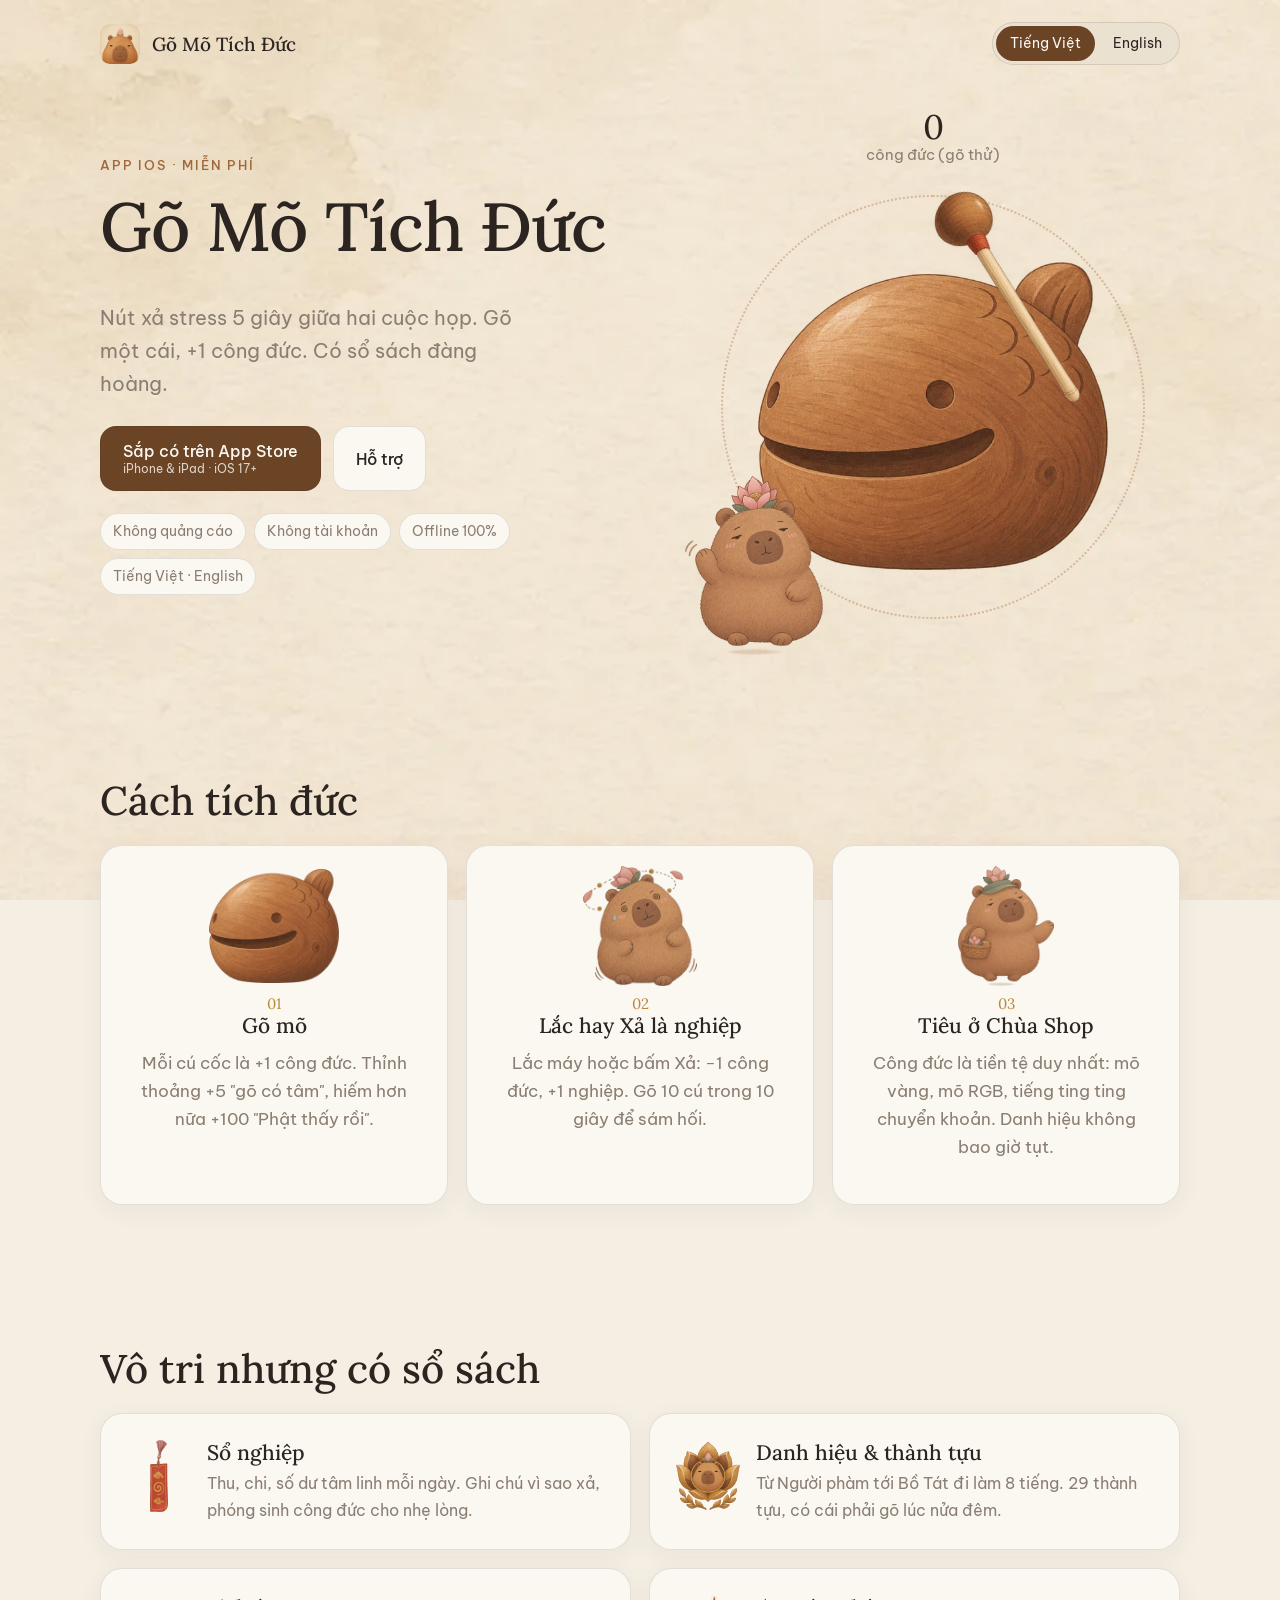
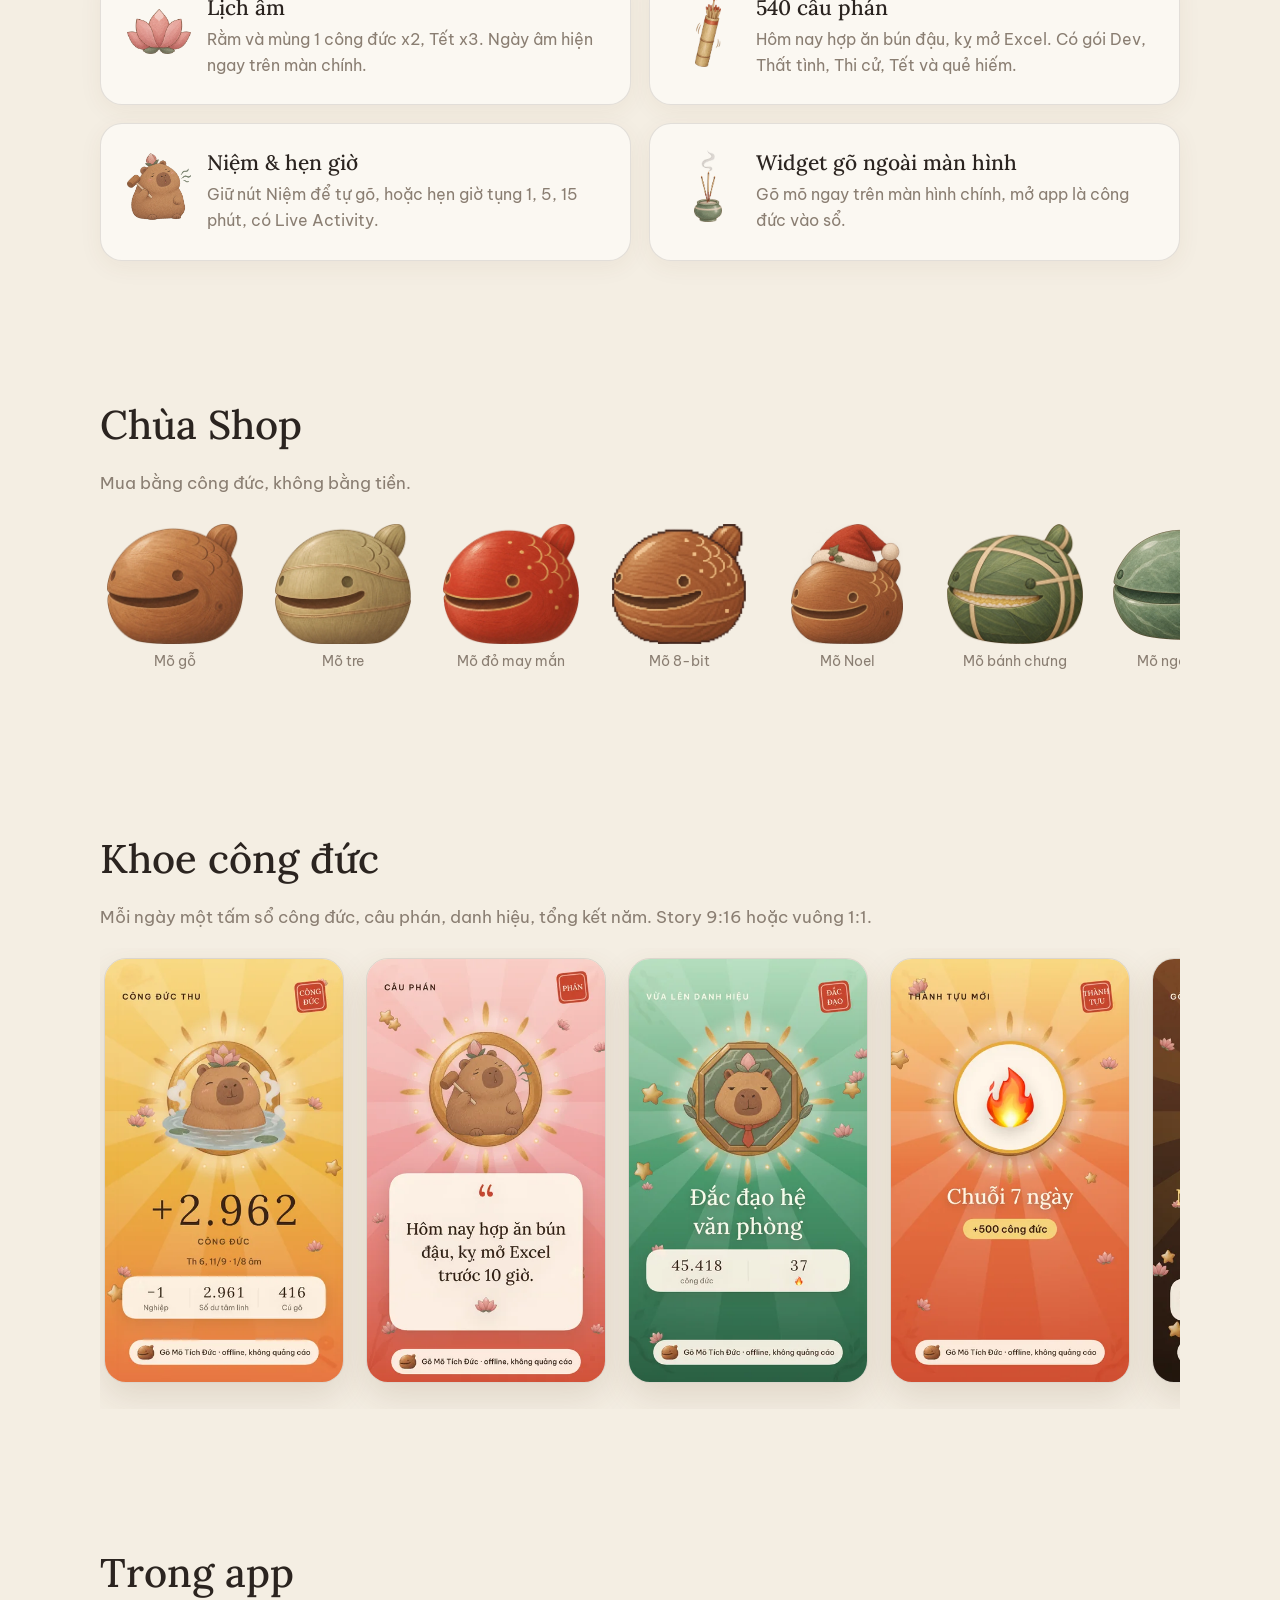
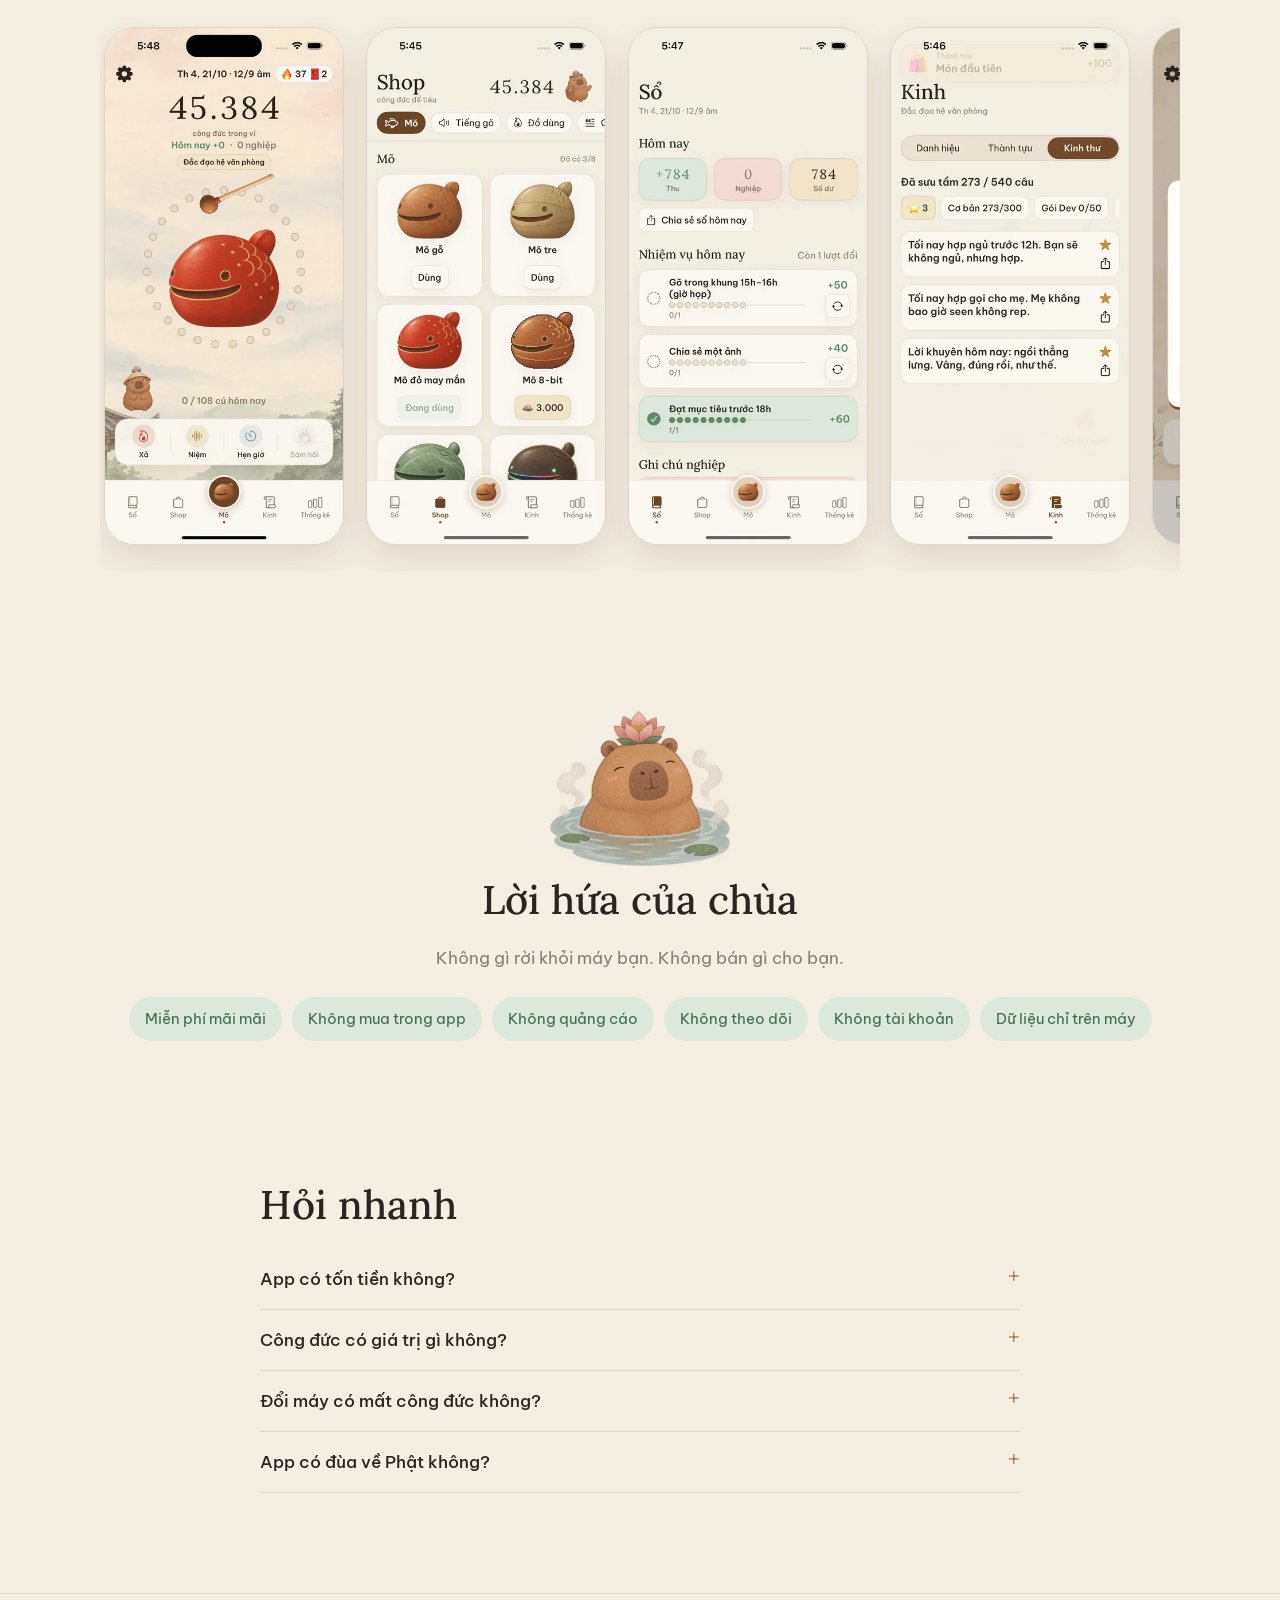
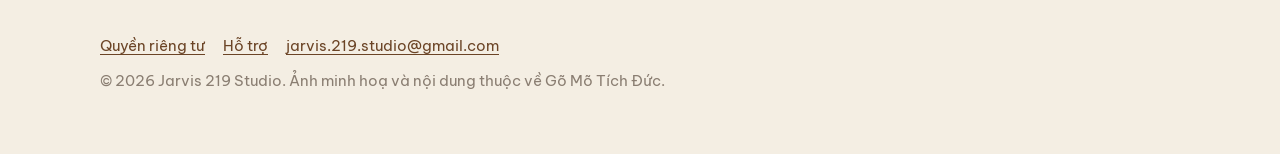
==== index.html @ 1b0072e0 "Gõ Mõ Tích Đức site: landing (vi/en), privacy policy, support Co-Authored-By: Claude Opus 5.5 <norep" ====
<!doctype html>
<html lang="vi">
<head>
<meta charset="utf-8">
<meta name="viewport" content="width=device-width, initial-scale=1">
<title>Gõ Mõ Tích Đức · Gõ một cái, +1 công đức</title>
<meta name="description" content="App gõ mõ vô tri cho dân văn phòng: mỗi cú cốc +1 công đức, lắc máy là mang nghiệp, tiêu công đức ở Chùa Shop. Miễn phí, offline, không quảng cáo.">
<link rel="canonical" href="https://jarvis219.github.io/go-mo-tich-duc-site/">
<link rel="alternate" hreflang="vi" href="https://jarvis219.github.io/go-mo-tich-duc-site/">
<link rel="alternate" hreflang="en" href="https://jarvis219.github.io/go-mo-tich-duc-site/en/">
<link rel="alternate" hreflang="x-default" href="https://jarvis219.github.io/go-mo-tich-duc-site/">
<meta name="theme-color" content="#F4EEE3">
<meta property="og:type" content="website">
<meta property="og:site_name" content="Gõ Mõ Tích Đức · Merit Tap">
<meta property="og:title" content="Gõ Mõ Tích Đức · Gõ một cái, +1 công đức">
<meta property="og:description" content="App gõ mõ vô tri cho dân văn phòng: mỗi cú cốc +1 công đức, lắc máy là mang nghiệp, tiêu công đức ở Chùa Shop. Miễn phí, offline, không quảng cáo.">
<meta property="og:url" content="https://jarvis219.github.io/go-mo-tich-duc-site/">
<meta property="og:image" content="https://jarvis219.github.io/go-mo-tich-duc-site/assets/og-vi.png">
<meta property="og:image:width" content="1200">
<meta property="og:image:height" content="630">
<meta name="twitter:card" content="summary_large_image">
<meta name="twitter:image" content="https://jarvis219.github.io/go-mo-tich-duc-site/assets/og-vi.png">
<link rel="icon" type="image/png" sizes="32x32" href="assets/favicon-32.png">
<link rel="apple-touch-icon" href="assets/apple-touch-icon.png">
<link rel="preconnect" href="https://fonts.googleapis.com">
<link rel="preconnect" href="https://fonts.gstatic.com" crossorigin>
<link href="https://fonts.googleapis.com/css2?family=Be+Vietnam+Pro:wght@400;500;600&family=Lora:wght@400;500&display=swap" rel="stylesheet">
<link rel="stylesheet" href="assets/style.css?v=e9d39433">
</head>
<body>
<div class="wrap top">
  <a class="brand" href=""><img src="assets/img/icon.webp" width="40" height="40" alt="">Gõ Mõ Tích Đức</a>
  <nav class="lang-switch" aria-label="Language"><a href="" hreflang="vi" aria-current="true">Tiếng Việt</a><a href="en/" hreflang="en">English</a></nav>
</div>

<main>
  <div class="wrap hero">
    <div>
      <div class="eyebrow">App iOS · miễn phí</div>
      <h1>Gõ Mõ Tích Đức</h1>
      <p class="tagline">Nút xả stress 5 giây giữa hai cuộc họp. Gõ một cái, +1 công đức. Có sổ sách đàng hoàng.</p>
      <div class="cta">
        <span class="btn primary" aria-disabled="true"><span>Sắp có trên App Store<small>iPhone &amp; iPad · iOS 17+</small></span></span>
        <a class="btn ghost" href="support/#vi">Hỗ trợ</a>
      </div>
      <div class="pills"><span class="pill">Không quảng cáo</span><span class="pill">Không tài khoản</span><span class="pill">Offline 100%</span><span class="pill">Tiếng Việt · English</span></div>
    </div>
    <div class="stage" id="stage" data-float="+1 công đức" data-lucky="+100 Phật thấy rồi">
      <div class="ring"></div>
      <div class="count"><b id="count">0</b>công đức (gõ thử)</div>
      <button type="button" aria-label="Gõ thử đi"><img class="mo" src="assets/img/mo_wood.webp" alt=""></button>
      <img class="mallet" src="assets/img/mallet_left.webp" alt="">
      <img class="tinh" src="assets/img/mascot_wave.webp" alt="">
    </div>
  </div>

  <section>
    <div class="wrap">
      <h2>Cách tích đức</h2>
      <div class="grid3">
      <div class="card step"><img src="assets/img/mo_wood.webp" alt="" loading="lazy"><div class="n">01</div><h3>Gõ mõ</h3><p class="muted">Mỗi cú cốc là +1 công đức. Thỉnh thoảng +5 &quot;gõ có tâm&quot;, hiếm hơn nữa +100 &quot;Phật thấy rồi&quot;.</p></div>
      <div class="card step"><img src="assets/img/mascot_dizzy.webp" alt="" loading="lazy"><div class="n">02</div><h3>Lắc hay Xả là nghiệp</h3><p class="muted">Lắc máy hoặc bấm Xả: −1 công đức, +1 nghiệp. Gõ 10 cú trong 10 giây để sám hối.</p></div>
      <div class="card step"><img src="assets/img/mascot_shop.webp" alt="" loading="lazy"><div class="n">03</div><h3>Tiêu ở Chùa Shop</h3><p class="muted">Công đức là tiền tệ duy nhất: mõ vàng, mõ RGB, tiếng ting ting chuyển khoản. Danh hiệu không bao giờ tụt.</p></div>
      </div>
    </div>
  </section>

  <section>
    <div class="wrap">
      <h2>Vô tri nhưng có sổ sách</h2>
      <div class="grid2">
      <div class="card feature"><img src="assets/img/item_charm.webp" alt="" loading="lazy"><div><h3>Sổ nghiệp</h3><p>Thu, chi, số dư tâm linh mỗi ngày. Ghi chú vì sao xả, phóng sinh công đức cho nhẹ lòng.</p></div></div>
      <div class="card feature"><img src="assets/img/rank_4.webp" alt="" loading="lazy"><div><h3>Danh hiệu &amp; thành tựu</h3><p>Từ Người phàm tới Bồ Tát đi làm 8 tiếng. 29 thành tựu, có cái phải gõ lúc nửa đêm.</p></div></div>
      <div class="card feature"><img src="assets/img/fx_lotus.webp" alt="" loading="lazy"><div><h3>Lịch âm</h3><p>Rằm và mùng 1 công đức x2, Tết x3. Ngày âm hiện ngay trên màn chính.</p></div></div>
      <div class="card feature"><img src="assets/img/item_xinxam.webp" alt="" loading="lazy"><div><h3>540 câu phán</h3><p>Hôm nay hợp ăn bún đậu, kỵ mở Excel. Có gói Dev, Thất tình, Thi cử, Tết và quẻ hiếm.</p></div></div>
      <div class="card feature"><img src="assets/img/mascot_chant.webp" alt="" loading="lazy"><div><h3>Niệm &amp; hẹn giờ</h3><p>Giữ nút Niệm để tự gõ, hoặc hẹn giờ tụng 1, 5, 15 phút, có Live Activity.</p></div></div>
      <div class="card feature"><img src="assets/img/item_incense.webp" alt="" loading="lazy"><div><h3>Widget gõ ngoài màn hình</h3><p>Gõ mõ ngay trên màn hình chính, mở app là công đức vào sổ.</p></div></div>
      </div>
    </div>
  </section>

  <section>
    <div class="wrap">
      <h2>Chùa Shop</h2>
      <p class="muted">Mua bằng công đức, không bằng tiền.</p>
      <div class="shelf"><figure><img src="assets/img/mo_wood.webp" alt="Mõ gỗ" loading="lazy"><figcaption>Mõ gỗ</figcaption></figure><figure><img src="assets/img/mo_bamboo.webp" alt="Mõ tre" loading="lazy"><figcaption>Mõ tre</figcaption></figure><figure><img src="assets/img/mo_red.webp" alt="Mõ đỏ may mắn" loading="lazy"><figcaption>Mõ đỏ may mắn</figcaption></figure><figure><img src="assets/img/mo_pixel.webp" alt="Mõ 8-bit" loading="lazy"><figcaption>Mõ 8-bit</figcaption></figure><figure><img src="assets/img/mo_noel.webp" alt="Mõ Noel" loading="lazy"><figcaption>Mõ Noel</figcaption></figure><figure><img src="assets/img/mo_banhchung.webp" alt="Mõ bánh chưng" loading="lazy"><figcaption>Mõ bánh chưng</figcaption></figure><figure><img src="assets/img/mo_jade.webp" alt="Mõ ngọc bích" loading="lazy"><figcaption>Mõ ngọc bích</figcaption></figure><figure><img src="assets/img/mo_rgb.webp" alt="Mõ RGB gaming" loading="lazy"><figcaption>Mõ RGB gaming</figcaption></figure><figure><img src="assets/img/mo_gold.webp" alt="Mõ vàng ròng" loading="lazy"><figcaption>Mõ vàng ròng</figcaption></figure><figure><img src="assets/img/mo_diamond.webp" alt="Mõ kim cương" loading="lazy"><figcaption>Mõ kim cương</figcaption></figure></div>
    </div>
  </section>

  <section>
    <div class="wrap">
      <h2>Khoe công đức</h2>
      <p class="muted">Mỗi ngày một tấm sổ công đức, câu phán, danh hiệu, tổng kết năm. Story 9:16 hoặc vuông 1:1.</p>
      <div class="shots cards"><img src="assets/cards/day_vi.webp" alt="" loading="lazy"><img src="assets/cards/quote_vi.webp" alt="" loading="lazy"><img src="assets/cards/rank_vi.webp" alt="" loading="lazy"><img src="assets/cards/ach_vi.webp" alt="" loading="lazy"><img src="assets/cards/year_vi.webp" alt="" loading="lazy"></div>
    </div>
  </section>

  <section>
    <div class="wrap">
      <h2>Trong app</h2>
      <div class="shots"><img src="assets/shots/home_vi.webp" alt="Gõ mõ" loading="lazy"><img src="assets/shots/11_shop.webp" alt="Chùa Shop" loading="lazy"><img src="assets/shots/03_ledger.webp" alt="Sổ và nhiệm vụ" loading="lazy"><img src="assets/shots/14_quotes.webp" alt="Kinh thư" loading="lazy"><img src="assets/shots/02_goal.webp" alt="Đủ mục tiêu" loading="lazy"></div>
    </div>
  </section>

  <section class="promise">
    <div class="wrap">
      <img src="assets/img/mascot_bliss.webp" alt="" width="180" style="margin:0 auto 10px" loading="lazy">
      <h2>Lời hứa của chùa</h2>
      <p class="muted">Không gì rời khỏi máy bạn. Không bán gì cho bạn.</p>
      <ul><li>Miễn phí mãi mãi</li><li>Không mua trong app</li><li>Không quảng cáo</li><li>Không theo dõi</li><li>Không tài khoản</li><li>Dữ liệu chỉ trên máy</li></ul>
    </div>
  </section>

  <section>
    <div class="wrap" style="max-width:760px">
      <h2>Hỏi nhanh</h2>
      <details><summary>App có tốn tiền không?</summary><p>Không. Miễn phí hoàn toàn, không mua trong app, không quảng cáo. Mọi thứ trong shop mua bằng công đức gõ ra.</p></details><details><summary>Công đức có giá trị gì không?</summary><p>Không có giá trị gì ngoài giá trị tinh thần và giá trị khoe. App là đồ vô tri, không phải lời khuyên tâm linh.</p></details><details><summary>Đổi máy có mất công đức không?</summary><p>Vào Cài đặt → Xuất backup, hoặc bật sao lưu iCloud của chính bạn. Không có máy chủ nào giữ hộ.</p></details><details><summary>App có đùa về Phật không?</summary><p>Không. Câu đùa là về đời văn phòng, deadline và chính mình. Phật chỉ đứng xem và gật đầu.</p></details>
    </div>
  </section>
</main>
<footer>
  <div class="wrap">
    <nav>
      <a href="privacy/#vi">Quyền riêng tư</a>
      <a href="support/#vi">Hỗ trợ</a>
      <a href="mailto:jarvis.219.studio@gmail.com">jarvis.219.studio@gmail.com</a>
    </nav>
    <div>© 2026 Jarvis 219 Studio. Ảnh minh hoạ và nội dung thuộc về Gõ Mõ Tích Đức.</div>
  </div>
</footer>

<audio id="knock" src="assets/audio/mo.m4a" preload="auto"></audio>
<script>
(() => {
  const stage = document.getElementById("stage"), count = document.getElementById("count"), knock = document.getElementById("knock");
  let n = 0;
  stage.querySelector("button").addEventListener("pointerdown", (event) => {
    const lucky = Math.random() < 0.03;
    n += lucky ? 100 : 1;
    count.textContent = n.toLocaleString(document.documentElement.lang);
    stage.classList.remove("hit"); void stage.offsetWidth; stage.classList.add("hit");
    setTimeout(() => stage.classList.remove("hit"), 90);
    try { knock.currentTime = 0; knock.play(); } catch (e) {}
    const rect = stage.getBoundingClientRect(), f = document.createElement("span");
    f.className = "float" + (lucky ? " lucky" : "");
    f.textContent = lucky ? stage.dataset.lucky : stage.dataset.float;
    f.style.left = (event.clientX - rect.left) + "px"; f.style.top = (event.clientY - rect.top) + "px";
    stage.appendChild(f); setTimeout(() => f.remove(), 850);
  });
})();
</script>
</body>
</html>
---- assets/style.css ----
/* Gõ Mõ Tích Đức — "Thiền gỗ ấm": rice paper, warm wood, vermilion seal, old bronze. */
:root {
  --paper: #F4EEE3;
  --paper-deep: #EAE1D1;
  --surface: #FBF8F2;
  --ink: #2B2420;
  --muted: #8A7E72;
  --hairline: rgba(43, 36, 32, .12);
  --wood: #A0673A;
  --wood-dark: #6B4426;
  --wood-soft: #E8D9C4;
  --vermilion: #B5432F;
  --bronze: #B8893E;
  --bronze-soft: #F1E4C8;
  --jade: #5E8C6A;
  --jade-soft: #DDE8DD;
  --rose-soft: #F2DADA;
  --serif: "Lora", Georgia, serif;
  --sans: "Be Vietnam Pro", system-ui, -apple-system, sans-serif;
  --radius: 22px;
}

* { box-sizing: border-box; }
html { scroll-behavior: smooth; }
body {
  margin: 0;
  background: var(--paper) url("img/bg_paper.webp") center top / cover fixed;
  color: var(--ink);
  font: 400 17px/1.65 var(--sans);
  -webkit-font-smoothing: antialiased;
}
img { max-width: 100%; height: auto; display: block; }
a { color: var(--wood-dark); text-underline-offset: 3px; }
a:hover { color: var(--vermilion); }
h1, h2, h3 { font-family: var(--serif); font-weight: 500; line-height: 1.2; margin: 0 0 .5em; }
h1 { font-size: clamp(40px, 7vw, 68px); letter-spacing: -.01em; }
h2 { font-size: clamp(28px, 4.2vw, 40px); }
h3 { font-size: 21px; }
p { margin: 0 0 1em; }
.wrap { width: min(1080px, 100% - 40px); margin-inline: auto; }
.muted { color: var(--muted); }
.eyebrow { font: 500 13px/1 var(--sans); letter-spacing: .14em; text-transform: uppercase; color: var(--wood); margin-bottom: 14px; }

/* Top bar */
.top { display: flex; align-items: center; justify-content: space-between; padding: 22px 0; }
.brand { display: flex; align-items: center; gap: 12px; text-decoration: none; color: var(--ink); font: 500 19px var(--serif); }
.brand img { width: 40px; height: 40px; border-radius: 10px; }
.lang-switch { display: flex; gap: 4px; background: var(--paper-deep); padding: 3px; border-radius: 999px; border: 1px solid var(--hairline); }
.lang-switch a { padding: 6px 14px; border-radius: 999px; text-decoration: none; color: var(--ink); font-size: 14px; }
.lang-switch a[aria-current="true"] { background: var(--wood-dark); color: var(--surface); }

/* Hero */
.hero > *, .grid3 > *, .grid2 > * { min-width: 0; }
.hero { display: grid; grid-template-columns: minmax(0, 1.05fr) minmax(0, .95fr); gap: 40px; align-items: center; padding: 30px 0 70px; }
.hero .tagline { font-size: 20px; color: var(--muted); max-width: 32ch; }
.cta { display: flex; flex-wrap: wrap; gap: 12px; margin-top: 26px; }
.btn { display: inline-flex; align-items: center; gap: 10px; padding: 14px 22px; border-radius: 16px; font: 500 16px var(--sans); text-decoration: none; border: 1px solid var(--hairline); }
.btn.primary { background: var(--wood-dark); color: var(--surface); }
.btn.primary:hover { color: var(--surface); filter: brightness(1.08); }
.btn.ghost { background: var(--surface); color: var(--ink); }
.btn small { display: block; font-size: 12px; opacity: .8; font-weight: 400; }
.pills { display: flex; flex-wrap: wrap; gap: 8px; margin-top: 22px; }
.pill { padding: 6px 12px; border-radius: 999px; background: var(--surface); border: 1px solid var(--hairline); font-size: 14px; color: var(--muted); }

/* The tappable mõ */
.stage { position: relative; aspect-ratio: 1; max-width: 460px; margin: 60px auto 0; width: 100%; user-select: none; -webkit-user-select: none; }
.stage .ring { position: absolute; inset: 4%; border-radius: 50%; border: 2px dotted rgba(160, 103, 58, .35); }
.stage button { all: unset; position: absolute; inset: 14% 12% 10%; cursor: pointer; -webkit-tap-highlight-color: transparent; }
.stage button:focus-visible { outline: 2px solid var(--wood); outline-offset: 6px; border-radius: 30px; }
.stage .mo { width: 100%; transition: transform .06s ease-out; transform-origin: 50% 100%; }
.stage .mallet { position: absolute; width: 40%; left: 42%; top: 10%; transform: rotate(14deg); transform-origin: 96% 96%; transition: transform .12s cubic-bezier(.3, 1.6, .5, 1); pointer-events: none; }
.stage.hit .mo { transform: scale(1.035, .95); }
.stage.hit .mallet { transform: rotate(0deg); transition-duration: .045s; transition-timing-function: ease-in; }
.stage .tinh { position: absolute; width: 30%; left: -4%; bottom: -4%; pointer-events: none; }
.stage .count { position: absolute; top: -15%; left: 0; right: 0; text-align: center; font: 400 15px var(--sans); color: var(--muted); }
.stage .count b { font: 400 34px var(--serif); color: var(--ink); display: block; line-height: 1.1; }
.float { position: absolute; font: 500 20px var(--serif); color: var(--wood-dark); pointer-events: none; animation: rise .8s ease-out forwards; white-space: nowrap; }
.float.lucky { color: var(--vermilion); font-size: 26px; }
@keyframes rise { from { opacity: 1; transform: translate(-50%, -10px); } to { opacity: 0; transform: translate(-50%, -90px); } }

/* Sections */
section { padding: 70px 0; }
.card { background: var(--surface); border: 1px solid var(--hairline); border-radius: var(--radius); padding: 26px; box-shadow: 0 6px 24px rgba(107, 68, 38, .06); }
.grid3 { display: grid; grid-template-columns: repeat(3, 1fr); gap: 18px; }
.grid2 { display: grid; grid-template-columns: repeat(2, 1fr); gap: 18px; }
.step img { width: 130px; height: 120px; object-fit: contain; margin: -6px auto 8px; }
.step { text-align: center; }
.step .n { font: 400 15px var(--serif); color: var(--bronze); }
.feature { display: flex; gap: 16px; align-items: flex-start; }
.feature img { width: 64px; height: 72px; object-fit: contain; flex: none; }
.feature h3 { margin-bottom: .25em; }
.feature p { margin: 0; color: var(--muted); font-size: 16px; }

.shelf { display: flex; gap: 18px; overflow-x: auto; padding: 10px 4px 22px; scroll-snap-type: x mandatory; }
.shelf figure { margin: 0; flex: 0 0 150px; scroll-snap-align: start; text-align: center; }
.shelf figure img { width: 140px; height: 120px; object-fit: contain; margin: 0 auto 6px; }
.shelf figcaption { font-size: 14px; color: var(--muted); }

.shots { display: flex; gap: 22px; overflow-x: auto; padding: 10px 4px 26px; scroll-snap-type: x mandatory; }
.shots.cards img { border-radius: 22px; }
.shots img { flex: 0 0 auto; width: 240px; border-radius: 30px; border: 1px solid var(--hairline); box-shadow: 0 14px 34px rgba(107, 68, 38, .14); scroll-snap-align: center; }

.promise { text-align: center; }
.promise ul { list-style: none; padding: 0; margin: 24px 0 0; display: flex; flex-wrap: wrap; justify-content: center; gap: 10px; }
.promise li { padding: 10px 16px; border-radius: 999px; background: var(--jade-soft); color: #3f6a4c; font-size: 15px; }

details { border-bottom: 1px solid var(--hairline); padding: 16px 0; }
details summary { cursor: pointer; font-weight: 500; list-style: none; display: flex; justify-content: space-between; gap: 12px; }
details summary::after { content: "+"; font: 400 22px var(--serif); color: var(--wood); line-height: 1; }
details[open] summary::after { content: "–"; }
details p { margin: 10px 0 0; color: var(--muted); }

footer { padding: 40px 0 60px; color: var(--muted); font-size: 15px; border-top: 1px solid var(--hairline); margin-top: 30px; }
footer nav { display: flex; flex-wrap: wrap; gap: 18px; margin-bottom: 10px; }

/* Documents (privacy, support) */
.doc { max-width: 760px; margin: 0 auto; padding-bottom: 40px; }
.doc header { text-align: center; padding: 20px 0 30px; }
.doc header img.mascot { width: 150px; margin: 0 auto 10px; }
.doc .date { color: var(--muted); font-size: 15px; }
.doc .card + .card { margin-top: 22px; }
.doc h2 { font-size: 28px; margin-top: .4em; }
.doc h3 { margin-top: 1.3em; font-size: 19px; }
.doc ul { padding-left: 1.2em; }
.doc li { margin-bottom: .45em; }
.anchor-nav { display: flex; justify-content: center; gap: 8px; margin-top: 14px; }
.seal { display: inline-block; padding: 2px 10px; border: 1.5px solid var(--vermilion); color: var(--vermilion); border-radius: 6px; font: 500 13px var(--sans); transform: rotate(-3deg); }

@media (max-width: 860px) {
  .hero { grid-template-columns: minmax(0, 1fr); text-align: center; padding-top: 10px; }
  .stage { max-width: 340px; }
  .hero .tagline { margin-inline: auto; }
  .cta, .pills { justify-content: center; }
  .grid3, .grid2 { grid-template-columns: minmax(0, 1fr); }
  section { padding: 50px 0; }
}
@media (prefers-reduced-motion: reduce) {
  .stage .mo, .stage .mallet { transition: none; }
  .float { animation-duration: .01s; }
  html { scroll-behavior: auto; }
}
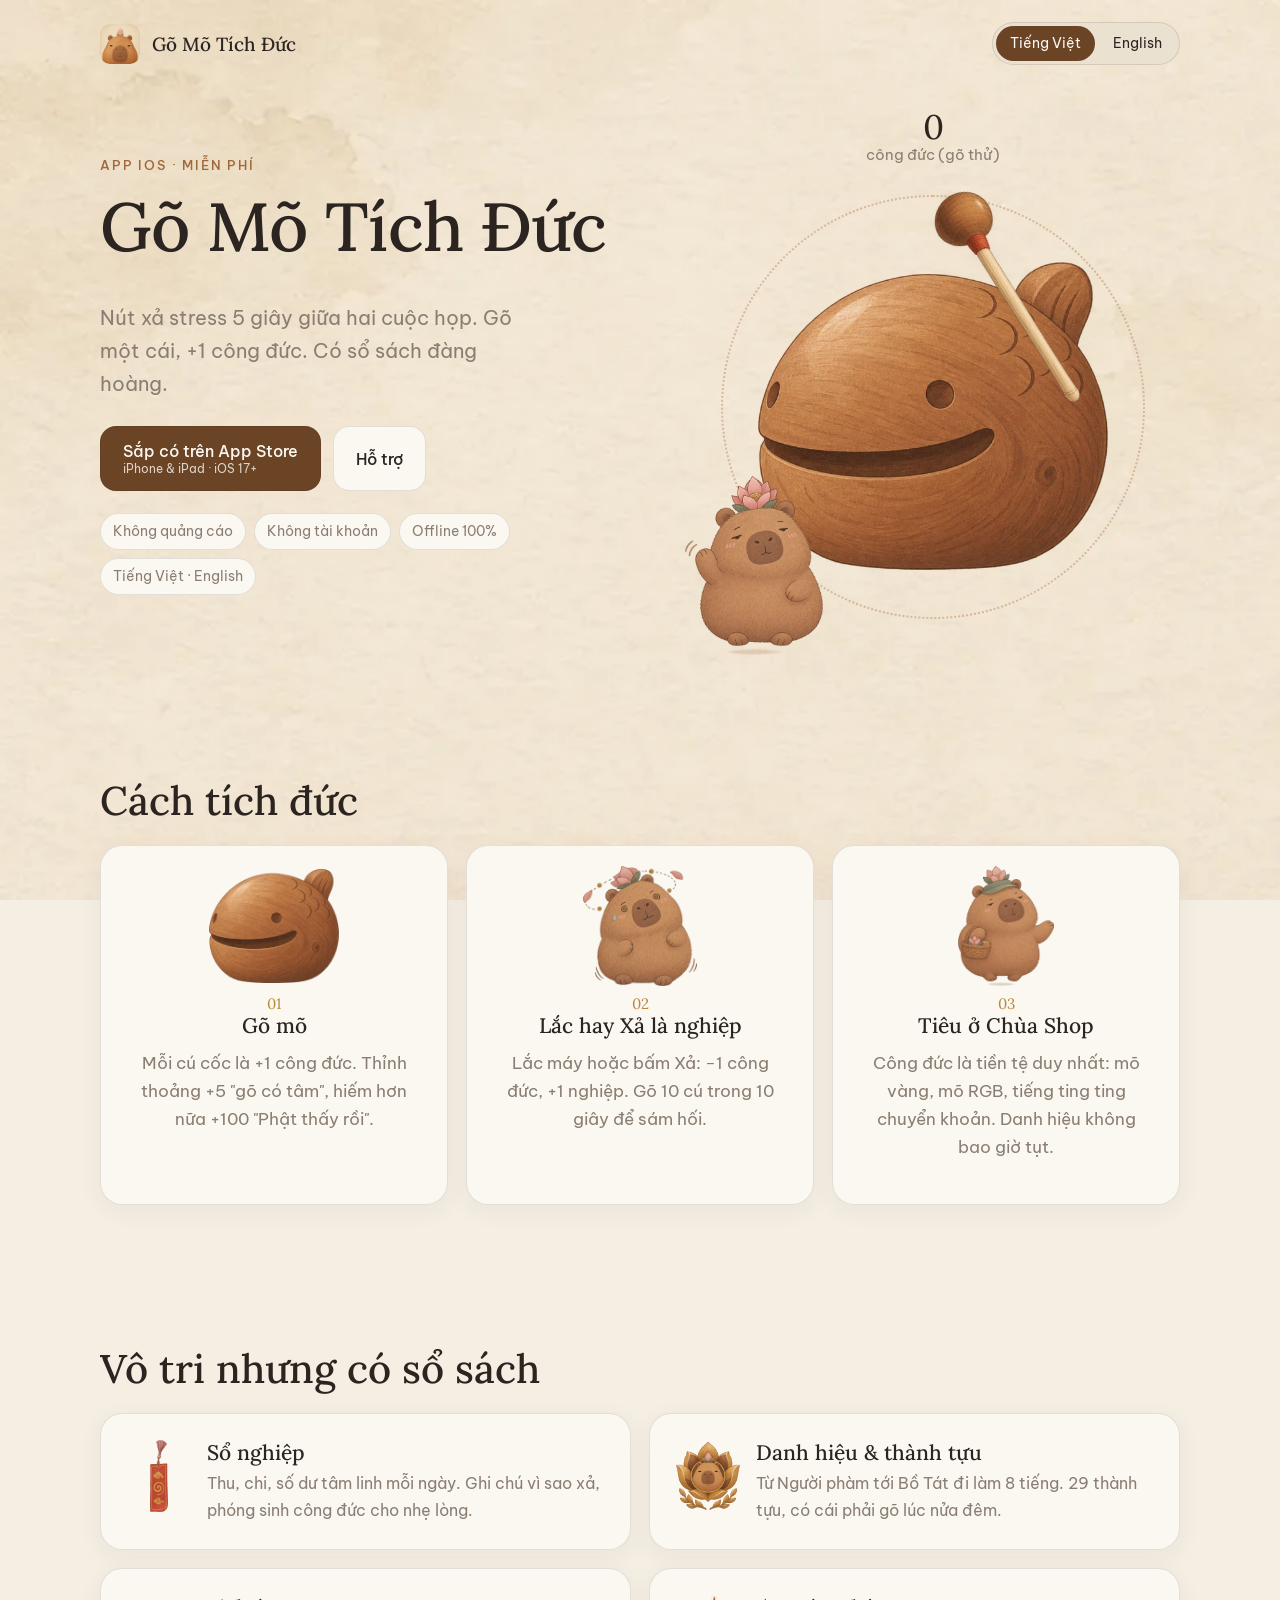
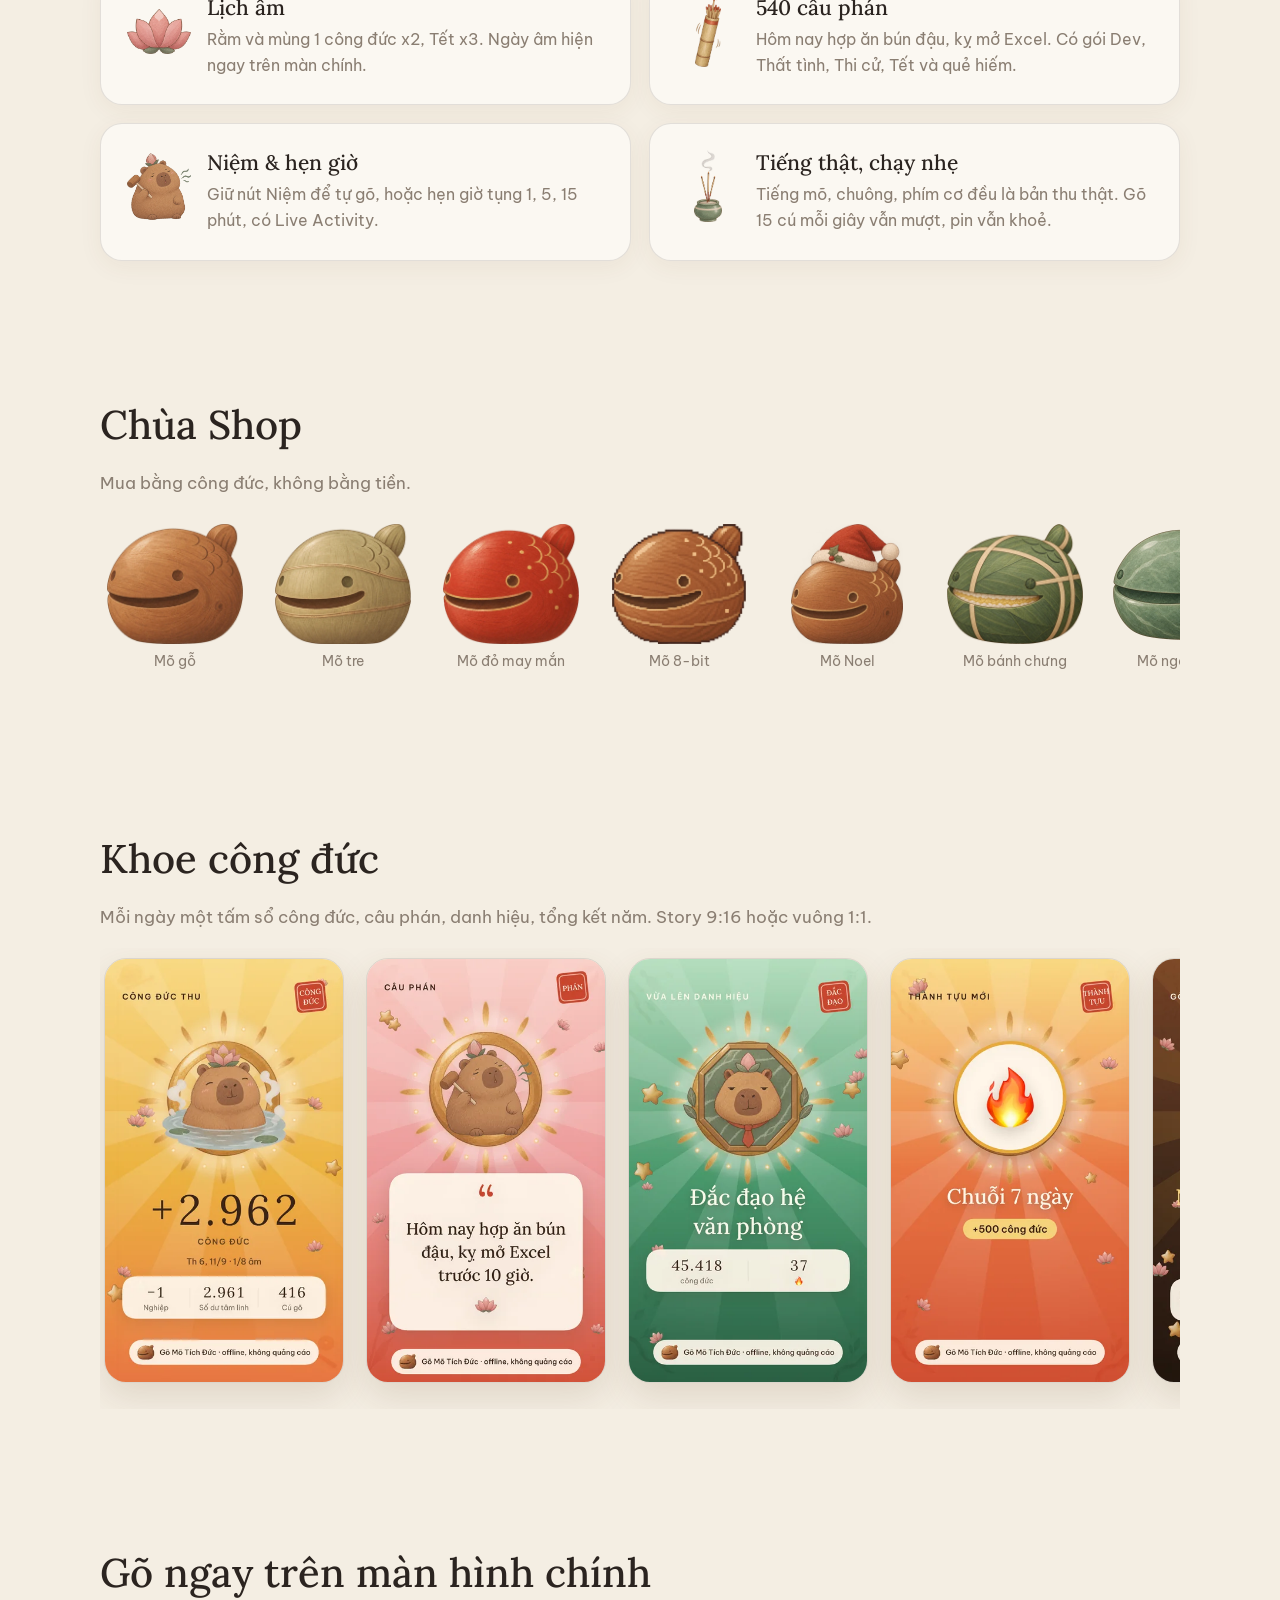
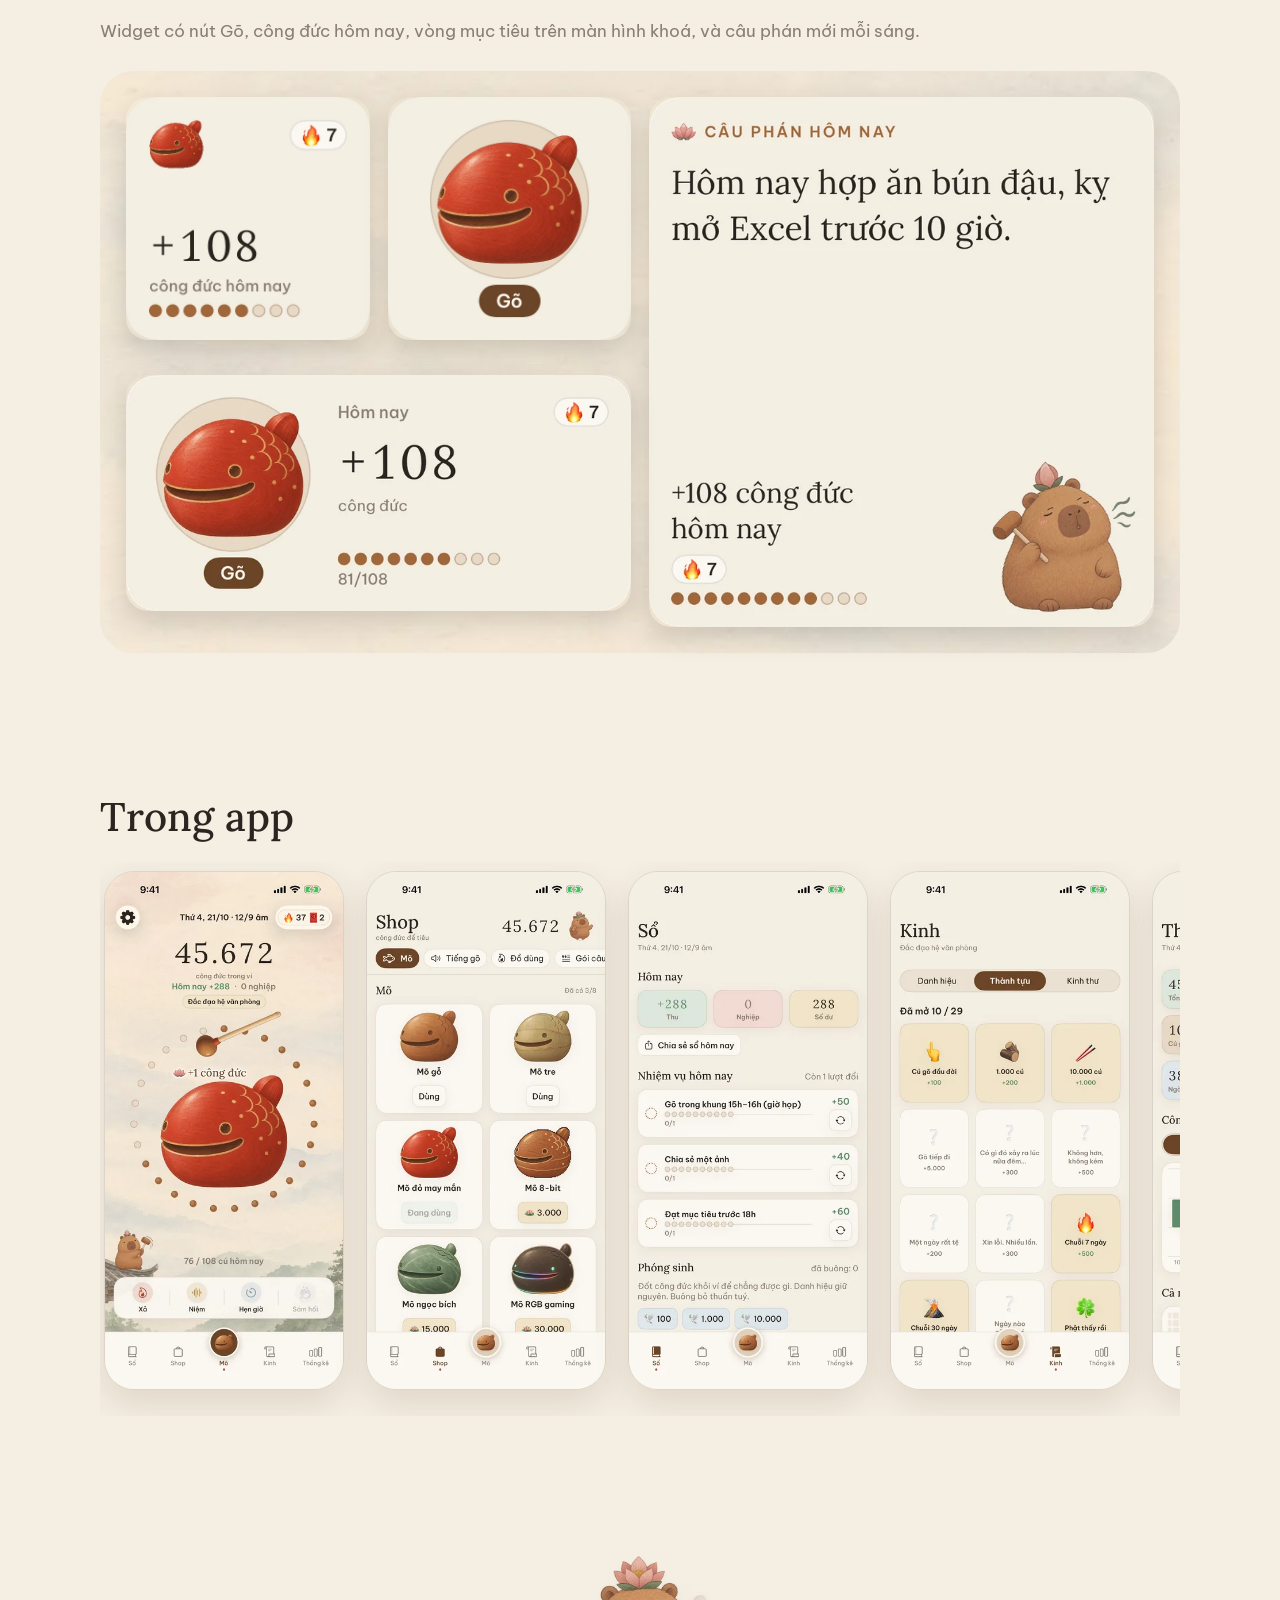
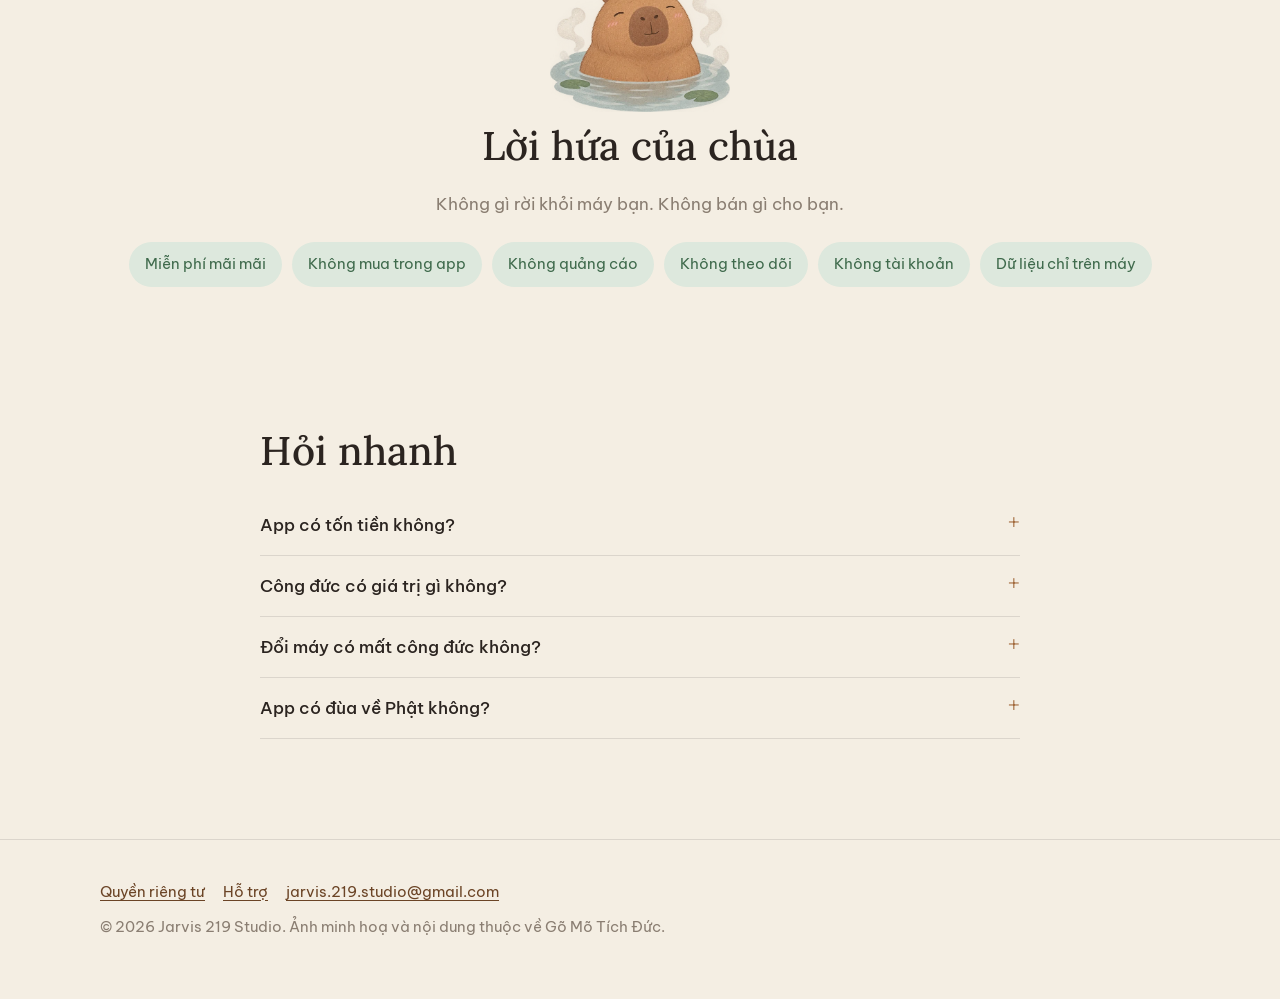
==== commit 57ed1d7c: "Refresh the site for the current app: new screenshots, widgets, copy Per-language screenshots from t" ====
--- a/index.html
+++ b/index.html
@@ -25,7 +25,7 @@
 <link rel="preconnect" href="https://fonts.googleapis.com">
 <link rel="preconnect" href="https://fonts.gstatic.com" crossorigin>
 <link href="https://fonts.googleapis.com/css2?family=Be+Vietnam+Pro:wght@400;500;600&family=Lora:wght@400;500&display=swap" rel="stylesheet">
-<link rel="stylesheet" href="assets/style.css?v=e9d39433">
+<link rel="stylesheet" href="assets/style.css?v=86c6da44">
 </head>
 <body>
 <div class="wrap top">
@@ -74,7 +74,7 @@
       <div class="card feature"><img src="assets/img/fx_lotus.webp" alt="" loading="lazy"><div><h3>Lịch âm</h3><p>Rằm và mùng 1 công đức x2, Tết x3. Ngày âm hiện ngay trên màn chính.</p></div></div>
       <div class="card feature"><img src="assets/img/item_xinxam.webp" alt="" loading="lazy"><div><h3>540 câu phán</h3><p>Hôm nay hợp ăn bún đậu, kỵ mở Excel. Có gói Dev, Thất tình, Thi cử, Tết và quẻ hiếm.</p></div></div>
       <div class="card feature"><img src="assets/img/mascot_chant.webp" alt="" loading="lazy"><div><h3>Niệm &amp; hẹn giờ</h3><p>Giữ nút Niệm để tự gõ, hoặc hẹn giờ tụng 1, 5, 15 phút, có Live Activity.</p></div></div>
-      <div class="card feature"><img src="assets/img/item_incense.webp" alt="" loading="lazy"><div><h3>Widget gõ ngoài màn hình</h3><p>Gõ mõ ngay trên màn hình chính, mở app là công đức vào sổ.</p></div></div>
+      <div class="card feature"><img src="assets/img/item_incense.webp" alt="" loading="lazy"><div><h3>Tiếng thật, chạy nhẹ</h3><p>Tiếng mõ, chuông, phím cơ đều là bản thu thật. Gõ 15 cú mỗi giây vẫn mượt, pin vẫn khoẻ.</p></div></div>
       </div>
     </div>
   </section>
@@ -97,8 +97,16 @@
 
   <section>
     <div class="wrap">
+      <h2>Gõ ngay trên màn hình chính</h2>
+      <p class="muted">Widget có nút Gõ, công đức hôm nay, vòng mục tiêu trên màn hình khoá, và câu phán mới mỗi sáng.</p>
+      <div class="widgets"><img class="w-small" src="assets/widgets/vi-merit_small.webp" alt="" loading="lazy"><img class="w-small" src="assets/widgets/vi-tap_small.webp" alt="" loading="lazy"><img class="w-large" src="assets/widgets/vi-oracle_large.webp" alt="" loading="lazy"><img class="w-medium" src="assets/widgets/vi-tap_medium.webp" alt="" loading="lazy"></div>
+    </div>
+  </section>
+
+  <section>
+    <div class="wrap">
       <h2>Trong app</h2>
-      <div class="shots"><img src="assets/shots/home_vi.webp" alt="Gõ mõ" loading="lazy"><img src="assets/shots/11_shop.webp" alt="Chùa Shop" loading="lazy"><img src="assets/shots/03_ledger.webp" alt="Sổ và nhiệm vụ" loading="lazy"><img src="assets/shots/14_quotes.webp" alt="Kinh thư" loading="lazy"><img src="assets/shots/02_goal.webp" alt="Đủ mục tiêu" loading="lazy"></div>
+      <div class="shots"><img src="assets/shots/vi-home.webp" alt="Gõ mõ" loading="lazy"><img src="assets/shots/vi-shop.webp" alt="Chùa Shop" loading="lazy"><img src="assets/shots/vi-ledger.webp" alt="Sổ và nhiệm vụ" loading="lazy"><img src="assets/shots/vi-badges.webp" alt="Thành tựu" loading="lazy"><img src="assets/shots/vi-stats.webp" alt="Thống kê" loading="lazy"><img src="assets/shots/vi-share.webp" alt="Chia sẻ" loading="lazy"></div>
     </div>
   </section>
 
--- a/assets/style.css
+++ b/assets/style.css
@@ -100,6 +100,12 @@
 .shots.cards img { border-radius: 22px; }
 .shots img { flex: 0 0 auto; width: 240px; border-radius: 30px; border: 1px solid var(--hairline); box-shadow: 0 14px 34px rgba(107, 68, 38, .14); scroll-snap-align: center; }
 
+.widgets { display: grid; grid-template-columns: repeat(4, minmax(0, 1fr)); gap: 18px; margin-top: 26px;
+  padding: 26px; border-radius: 34px; background: var(--paper-deep) url("img/bg_mist.webp") center / cover; }
+.widgets img { width: 100%; border-radius: 22px; box-shadow: 0 10px 26px rgba(43, 36, 32, .16); }
+.widgets .w-small { grid-row: 1; }
+.widgets .w-medium { grid-column: 1 / span 2; grid-row: 2; }
+.widgets .w-large { grid-column: 3 / span 2; grid-row: 1 / span 2; }
 .promise { text-align: center; }
 .promise ul { list-style: none; padding: 0; margin: 24px 0 0; display: flex; flex-wrap: wrap; justify-content: center; gap: 10px; }
 .promise li { padding: 10px 16px; border-radius: 999px; background: var(--jade-soft); color: #3f6a4c; font-size: 15px; }
@@ -132,6 +138,8 @@
   .hero .tagline { margin-inline: auto; }
   .cta, .pills { justify-content: center; }
   .grid3, .grid2 { grid-template-columns: minmax(0, 1fr); }
+  .widgets { grid-template-columns: repeat(2, minmax(0, 1fr)); padding: 16px; gap: 12px; }
+  .widgets .w-large { grid-column: 1 / span 2; grid-row: 3; }
   section { padding: 50px 0; }
 }
 @media (prefers-reduced-motion: reduce) {
